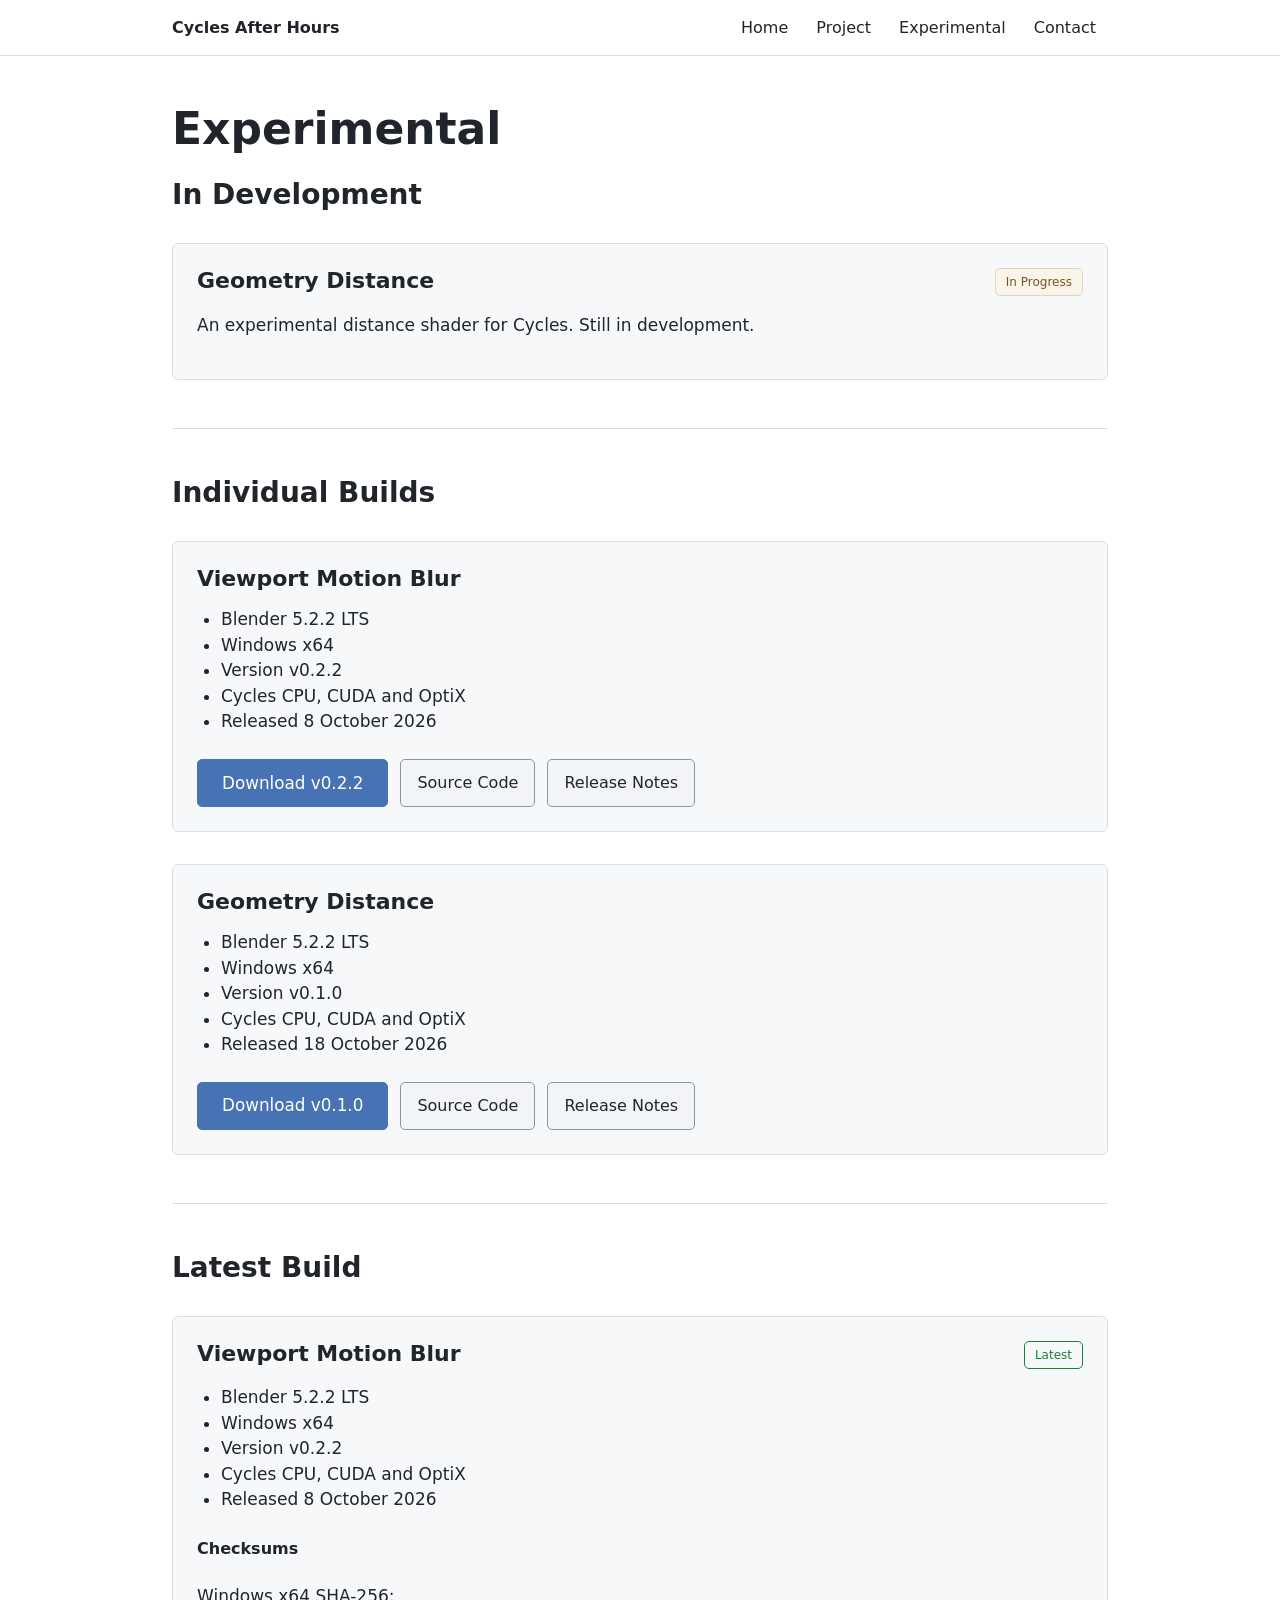
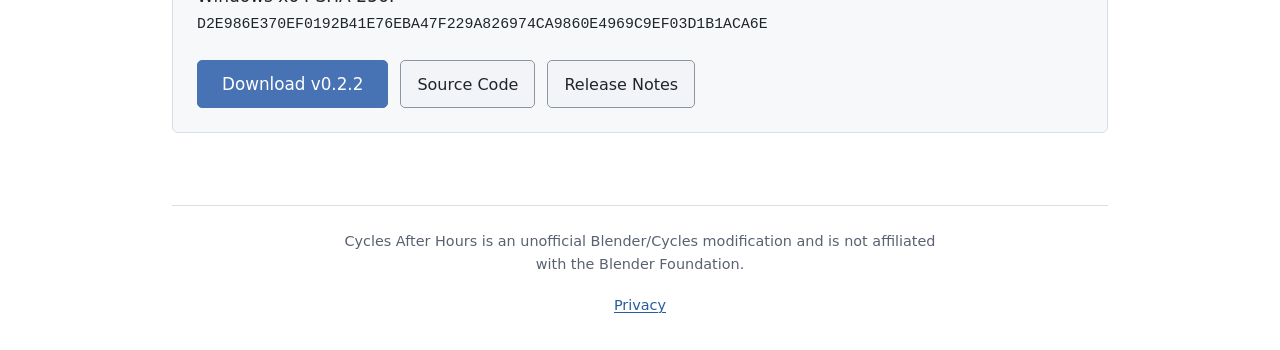
==== experimental.html @ e5123b65 "Remove release status text from project pages" ====
<!doctype html>
<html lang="en">
<head>
  <meta charset="utf-8">
  <meta name="viewport" content="width=device-width, initial-scale=1">
  <title>Experimental - Cycles After Hours</title>
  <meta name="description" content="Download published Cycles After Hours builds and follow upcoming experiments.">
  <link rel="icon" type="image/svg+xml" href="assets/images/favicon.svg">
  <link rel="stylesheet" href="style.css">
</head>
<body>
  <a class="skip-link" href="#main-content">Skip to content</a>
  <nav class="site-nav" aria-label="Main navigation">
    <div class="nav-inner">
      <a class="site-brand" href="index.html">Cycles After Hours</a>
      <div class="site-nav-links">
        <a href="index.html">Home</a>
        <div class="nav-dropdown">
          <button type="button" aria-expanded="false" aria-controls="project-menu">Project</button>
          <div class="dropdown-menu" id="project-menu">
            <a href="project.html">Project Details</a>
            <a data-release-notes href="https://github.com/BramGunst/cycles-after-hours/releases/latest" target="_blank" rel="noopener noreferrer">Release Notes</a>
            <a href="https://github.com/BramGunst/cycles-after-hours" target="_blank" rel="noopener noreferrer">View on GitHub</a>
          </div>
        </div>
        <a href="experimental.html" aria-current="page">Experimental</a>
        <div class="nav-dropdown">
          <button type="button" aria-expanded="false" aria-controls="contact-menu">Contact</button>
          <div class="dropdown-menu" id="contact-menu">
            <a href="mailto:bram.gunst@gmail.com">Email</a>
            <a href="https://www.linkedin.com/in/bram-gunst/" target="_blank" rel="noopener noreferrer">LinkedIn</a>
            <a href="https://www.instagram.com/bramgunst/" target="_blank" rel="noopener noreferrer">Instagram</a>
            <a href="https://www.youtube.com/@bram_gunst" target="_blank" rel="noopener noreferrer">YouTube</a>
          </div>
        </div>
      </div>
    </div>
  </nav>
  <header class="page-header page-header--title-only">
    <h1>Experimental</h1>
  </header>
  <main id="main-content" class="experimental-page">
    <section class="project-details" aria-labelledby="development-heading">
      <h2 id="development-heading">In Development</h2>
      <article class="details-card">
        <div class="release-heading">
          <h3>Geometry Distance</h3>
          <span class="status-badge status-badge--progress">In Progress</span>
        </div>
        <p>An experimental distance shader for Cycles. Still in development.</p>
      </article>
      <div data-prereleases hidden></div>
    </section>
    <section class="project-details" aria-labelledby="feature-builds-heading">
      <h2 id="feature-builds-heading">Individual Builds</h2>
      <div class="feature-builds">
        <div class="feature-builds" data-feature-builds>
          <a href="https://github.com/BramGunst/cycles-after-hours/releases">View individual builds</a>
        </div>
        <article class="details-card" id="geometry-distance-build">
          <div class="release-heading">
            <h3>Geometry Distance</h3>
          </div>
          <ul>
            <li>Blender 5.2.2 LTS</li>
            <li>Windows x64</li>
            <li>Version v0.1.0</li>
            <li>Cycles CPU, CUDA and OptiX</li>
            <li>Released 18 October 2026</li>
          </ul>
          <div class="build-actions">
            <a class="button download-button" href="https://github.com/BramGunst/cycles-after-hours-site/releases/download/individual-geometry-distance-v0.1.0/Cycles-After-Hours_Blender-5.2.2_Geometry-Distance-v0.1.0-Windows-x64.zip">Download v0.1.0</a>
            <a class="button" href="https://github.com/BramGunst/cycles-after-hours-site/releases/download/individual-geometry-distance-v0.1.0/Cycles-After-Hours_Blender-5.2.2_Geometry-Distance-v0.1.0-Source.tar.xz">Source Code</a>
            <a class="button" href="https://github.com/BramGunst/cycles-after-hours-site/releases/tag/individual-geometry-distance-v0.1.0">Release Notes</a>
          </div>
        </article>
      </div>
    </section>
    <section class="project-details" id="available-builds" aria-labelledby="latest-build-heading">
      <h2 id="latest-build-heading">Latest Build</h2>
      <div class="details-card" data-build-card="experimental">
        <a class="button download-button" href="https://github.com/BramGunst/cycles-after-hours/releases/latest">View downloads</a>
      </div>
    </section>
    <noscript><p>JavaScript is disabled. <a href="https://github.com/BramGunst/cycles-after-hours/releases/latest">Open the latest published release</a> for download assets, compatibility details and checksums.</p></noscript>
  </main>
  <footer>
    <p>Cycles After Hours is an unofficial Blender/Cycles modification and is not affiliated with the Blender Foundation.</p>
    <nav aria-label="Footer links">
      <a href="privacy.html">Privacy</a>
    </nav>
  </footer>
  <script src="script.js" defer></script>
  <script src="release-data.js" defer></script>
  <script src="releases.js" defer></script>
</body>
</html>
---- style.css ----
html {
  font-size: clamp(16px, calc(12px + 0.2083333333vw), 20px);
}

:root {
  color-scheme: light;
  --content-width: 61.25rem;
  --prose-width: 66ch;
  --page-gutter: clamp(1rem, 3vw, 1.375rem);
  --nav-gutter: clamp(1rem, 2.2vw, 2rem);
  --nav-width: 72rem;
  --content-inset: max(var(--page-gutter), calc((100% - var(--content-width)) / 2 + var(--page-gutter)));
  --nav-height: 3.5rem;

  --space-1: 0.25rem;
  --space-2: 0.5rem;
  --space-3: 0.75rem;
  --space-4: 1rem;
  --space-5: 1.5rem;
  --space-6: 2rem;
  --space-7: 3rem;
  --space-8: 4rem;
  --space-9: 6rem;

  /* Light website surfaces with restrained Blender-inspired accents. */
  --ui-bg: #ffffff;
  --ui-editor: #f7f8fa;
  --ui-panel: #edf1f5;
  --ui-header: #ffffff;
  --ui-control: #f2f4f7;
  --ui-control-hover: #e6ebf2;
  --ui-menu: #ffffff;
  --ui-border: #d9dee5;
  --ui-border-strong: #8b95a3;
  --ui-text: #20252c;
  --ui-text-muted: #596270;
  --ui-blue: #4772b3;
  --ui-link: #285d9c;
  --ui-orange: #ffaf23;
  --axis-x: #ff3352;
  --axis-y: #8bdc00;
  --axis-z: #2890ff;
  --text-color: var(--ui-text);
  --muted-color: var(--ui-text-muted);
  --border-color: var(--ui-border);
}

/* Base and typography */
* {
  box-sizing: border-box;
}

body {
  display: flex;
  flex-direction: column;
  min-height: 100vh;
  margin: 0;
  color: var(--text-color);
  background: var(--ui-bg);
  font-family: system-ui, sans-serif;
  font-size: 1.0625rem;
  line-height: 1.55;
}

header,
main {
  margin-bottom: var(--space-5);
}

main {
  flex: 1;
}

h1,
h2,
h3 {
  margin: 0 0 var(--space-3);
  line-height: 1.15;
  text-wrap: pretty;
  overflow-wrap: anywhere;
}

h1 {
  font-size: clamp(2rem, 5vw, 4rem);
}

h2 {
  font-size: clamp(1.375rem, 2.4vw, 1.75rem);
}

p {
  max-width: var(--prose-width);
  margin: 0 0 var(--space-4);
}

ul,
ol {
  margin: 0 0 var(--space-4);
  padding-left: var(--space-5);
  line-height: 1.5;
}

a {
  color: inherit;
  text-decoration-thickness: 0.08em;
  text-underline-offset: 0.15em;
}

a:focus-visible,
button:focus-visible {
  outline: 2px solid var(--ui-link);
  outline-offset: 3px;
}

button {
  color: inherit;
  font: inherit;
}

/* Page layout */
main,
footer {
  width: 100%;
  max-width: var(--content-width);
  margin-right: auto;
  margin-left: auto;
  padding-right: var(--page-gutter);
  padding-left: var(--page-gutter);
}

.page-header {
  position: relative;
  width: 100%;
  margin: 0 0 var(--space-6);
  padding: calc(var(--nav-height) + var(--space-4)) var(--content-inset) 0;
  text-align: left;
}

.page-header h1,
.page-header > p {
  text-align: left;
}

.page-header h1 {
  margin-bottom: var(--space-2);
  font-size: clamp(2rem, 4vw, 2.75rem);
  line-height: 1.15;
}

.page-header > p {
  margin-bottom: 0;
}

.page-header.page-header--title-only {
  padding-top: calc(var(--nav-height) + var(--space-7));
  margin-bottom: 0;
}

.page-header--title-only h1 {
  margin-bottom: 0;
}

.page-header--title-only + main {
  padding-top: var(--space-5);
}

footer {
  margin-top: auto;
  margin-bottom: 0;
  padding-top: var(--space-5);
  padding-bottom: var(--space-5);
  text-align: center;
  font-size: 0.9rem;
}

footer p {
  margin: 0 auto var(--space-2);
}

footer nav {
  display: flex;
  justify-content: center;
}

footer nav a {
  display: inline-flex;
  align-items: center;
  min-height: 2.75rem;
  padding-inline: var(--space-3);
}

/* Shared navigation: page headers never override these dimensions. */
.site-nav {
  position: fixed;
  inset: 0 0 auto;
  z-index: 10;
  height: var(--nav-height);
  background: var(--ui-header);
  color: var(--ui-text);
  box-shadow: inset 0 -1px var(--ui-border);
  font-family: system-ui, sans-serif;
  font-size: 1rem;
  font-weight: 400;
  line-height: 1.2;
  transform: translate3d(0, 0, 0);
  transition: transform 300ms cubic-bezier(0.22, 1, 0.36, 1);
}
.nav-inner {
  display: flex;
  align-items: stretch;
  justify-content: space-between;
  width: 100%;
  max-width: var(--content-width);
  height: 100%;
  margin-inline: auto;
  padding-inline: var(--page-gutter);
}
.site-nav.nav-hidden { transform: translate3d(0, calc(-100% - 2px), 0); }
.site-nav a, .site-nav button { color: inherit; font-family: inherit; font-size: 1rem; font-weight: 400; line-height: 1.2; text-decoration: none; }
.site-brand, .site-nav-links > a, .site-nav button {
  display: inline-flex;
  align-items: center;
  justify-content: center;
  height: 100%;
  min-height: 2.75rem;
  padding: 0 0.75rem;
}
.site-nav .site-brand { font-weight: 600; white-space: nowrap; padding-left: 0; }
.site-nav-links { display: flex; align-items: stretch; gap: 0.25rem; }
.site-nav button { border: 0; background: transparent; cursor: pointer; }
.nav-dropdown { position: relative; height: 100%; }
.site-nav-links > a:hover, .nav-dropdown.is-open > button { background: var(--ui-panel); }
.dropdown-menu {
  position: absolute;
  top: 100%;
  right: 0;
  z-index: 2;
  display: none;
  width: 12.25rem;
  max-width: calc(100vw - 2rem);
  border: 1px solid var(--ui-border);
  border-top: 0;
  border-radius: 0 0 0.3125rem 0.3125rem;
  background: var(--ui-menu);
  box-shadow: 0 8px 18px #20252c1a;
}
.dropdown-menu a {
  display: flex;
  align-items: center;
  justify-content: center;
  min-height: 2.75rem;
  padding: 0.625rem 1rem;
  text-align: center;
  overflow-wrap: anywhere;
}
.dropdown-menu a:hover, .dropdown-menu a:focus-visible { background: var(--ui-blue); color: #fff; }
.nav-dropdown.is-open .dropdown-menu { display: block; }
.skip-link { position: fixed; top: -6.25rem; left: 1rem; z-index: 20; padding: 0.75rem; background: var(--ui-menu); }
.skip-link:focus { top: 0.5rem; }

/* Hero */
.hero {
  position: relative;
  display: flex;
  flex-direction: column;
  align-items: center;
  justify-content: center;
  gap: var(--space-4);
  width: 100%;
  min-height: 29rem;
  height: min(50vw, 34rem);
  margin: 0 0 var(--space-5);
  padding: calc(var(--nav-height) + var(--space-8)) var(--page-gutter) var(--space-8);
  color: #fff;
  text-align: center;
  background:
    linear-gradient(rgba(0, 0, 0, 0.4), rgba(0, 0, 0, 0.4)),
    url("assets/images/header_image.jpg") center / cover no-repeat;
}

.hero h1 {
  max-width: 100%;
  margin: 0;
  font-size: clamp(2rem, 5.5vw, 4rem);
  line-height: 1.1;
  overflow-wrap: anywhere;
}

.hero .hero-slogan {
  max-width: min(100%, 66ch);
  margin: 0;
  font-size: clamp(1rem, 2.2vw, 1.5rem);
  line-height: 1.35;
}

.hero .hero-meta {
  margin: 0;
  font-size: 0.875rem;
  line-height: 1.35;
}

.hero .button, .button.download-button { color: #fff; border-color: var(--ui-blue); background: var(--ui-blue); }

/* Sections and content rhythm */
.feature-intro,
.demo-section,
.transform-preview,
.supported-features,
.getting-started,
.good-to-know,
.documentation-links,
.issue-help {
  margin-bottom: var(--space-7);
}

.feature-intro p,
.demo-section p,
.transform-preview p,
.supported-features p,
.getting-started p,
.good-to-know p,
.documentation-links p,
.issue-help p,
.details-card p,
main > p {
  max-width: var(--prose-width);
}

.feature-intro > h2 {
  margin-bottom: var(--space-5);
}

.feature-emphasis {
  font-weight: 500;
}

.getting-started ol {
  display: grid;
  grid-template-columns: repeat(2, minmax(0, 1fr));
  gap: var(--space-4) var(--space-6);
  padding-left: var(--space-5);
}

.getting-started li {
  padding-left: var(--space-1);
}

.setup-download {
  color: inherit;
  text-decoration: underline;
}

.motion-steps-demo {
  margin-top: var(--space-6);
}

.motion-steps-demo h3 {
  margin-bottom: var(--space-2);
  font-size: 1.125rem;
}

.demo-video-wrapper {
  width: 100%;
  aspect-ratio: 16 / 9;
  margin-top: var(--space-5);
  overflow: hidden;
  border-radius: 0.3125rem;
  background: #181818;
  box-shadow: 0 0 0 1px var(--ui-border), 0 2px 8px #20252c08;
}

.demo-video {
  display: block;
  width: 100%;
  height: 100%;
  object-fit: contain;
}

.media-placeholder-doc {
  max-width: 45rem;
}

.toggle-screenshot {
  display: block;
  width: 100%;
  height: auto;
  margin-top: var(--space-5);
}

.documentation-list {
  margin: 0;
  padding: 0;
  list-style: none;
}

.documentation-list li {
  display: grid;
  grid-template-columns: minmax(8.125rem, 0.35fr) minmax(0, 1fr);
  align-items: center;
  gap: var(--space-2) var(--space-5);
  padding-block: var(--space-2);
  border-bottom: 1px solid var(--border-color);
}

.documentation-list li:first-child {
  border-top: 1px solid var(--border-color);
}

.documentation-list a {
  display: flex;
  align-items: center;
  min-height: 2.75rem;
  font-weight: 600;
}

.documentation-list span {
  max-width: var(--prose-width);
  font-size: 0.95rem;
  line-height: 1.45;
}

/* Project details and shared controls */
.project-details {
  display: grid;
  grid-template-columns: minmax(0, 1fr);
  gap: var(--space-6);
  margin-bottom: var(--space-7);
}

.details-card {
  padding: 0;
}

.details-card h2 {
  margin-top: 0;
}

.details-card p {
  overflow-wrap: anywhere;
}

.project-links {
  display: grid;
  gap: var(--space-3);
}

.project-links a {
  font-weight: 600;
}

.build-actions {
  display: flex;
  flex-wrap: wrap;
  gap: var(--space-3);
  margin-top: var(--space-5);
}

.button {
  display: inline-flex;
  align-items: center;
  justify-content: center;
  min-height: 2.75rem;
  padding: var(--space-2) var(--space-4);
  border: 1px solid var(--ui-border-strong);
  border-radius: 0.3125rem;
  background: var(--ui-control);
  cursor: pointer;
  color: inherit;
  font-size: 1rem;
  line-height: 1.2;
  text-align: center;
  text-decoration: none;
}

.button.download-button {
  min-height: 3rem;
  padding-inline: var(--space-5);
  font-size: 1.05rem;
}

.button.github-button {
  gap: var(--space-2);
}

.github-button svg {
  display: block;
  flex: 0 0 auto;
  width: 1.125rem;
  height: 1.125rem;
  fill: currentColor;
}

/* Light surfaces, understated media frames and shared controls */
a { color: var(--ui-link); }
.button { color: var(--ui-text); }
.button:hover { background: var(--ui-control-hover); border-color: var(--ui-link); }
.hero .button:hover, .download-button:hover { background: #365e99; }
.button:active { box-shadow: inset 0 2px 5px #0006; }
main { padding-top: var(--space-6); }
main, section[id] { scroll-margin-top: calc(var(--nav-height) + 1rem); }
main > section { margin-bottom: var(--space-8); }
.feature-intro { padding-bottom: var(--space-6); border-bottom: 1px solid var(--ui-border); }
.feature-emphasis { border-left: 3px solid var(--ui-orange); padding-left: var(--space-4); line-height: 1.8; }
.supported-features ul { display: grid; grid-template-columns: repeat(3, minmax(0, 1fr)); gap: 1px; padding: 1px; list-style: none; background: var(--ui-border); border: 1px solid var(--ui-border); border-radius: 0.3125rem; overflow: hidden; }
.supported-features li { padding: 0.875rem 1rem; background: var(--ui-editor); }
.details-card, .source-details, .issue-help { padding: var(--space-5); border: 1px solid var(--ui-border); border-radius: 0.375rem; background: var(--ui-editor); }
.details-card h2, .source-details h2, .issue-help h2 { margin: 0 0 var(--space-4); font-size: 1.375rem; }
.details-card h3, .details-card h4 { margin-top: 1.5rem; font-size: 1rem; }
code { font-size: 0.875em; overflow-wrap: anywhere; }
.toggle-screenshot { border: 1px solid var(--ui-border); border-radius: 0.375rem; }
.hero-meta { padding: 0.375rem 0.75rem; border: 1px solid #ffffff40; border-radius: 4px; background: #ffffff12; color: #fff; }
.axis-gizmo { position: absolute; right: 1.5rem; top: calc(var(--nav-height) + 1.25rem); width: 5.5rem; height: 5.5rem; pointer-events: none; transform-origin: center; transform-style: preserve-3d; }
.axis-gizmo path { fill: none; stroke-width: 3; }
.axis-gizmo circle { stroke-width: 0; }
.axis-x { stroke: var(--axis-x); fill: var(--axis-x); }
.axis-y { stroke: var(--axis-y); fill: var(--axis-y); }
.axis-z { stroke: var(--axis-z); fill: var(--axis-z); }
.axis-gizmo .axis-negative { stroke-width: 1.5; stroke-opacity: 0.7; fill-opacity: 0.12; }
.axis-gizmo text { fill: #181818; font: 700 12px system-ui, sans-serif; text-anchor: middle; }
footer {
  position: relative;
  border-top: 1px solid transparent;
  color: var(--ui-text-muted);
}

footer::before {
  content: "";
  position: absolute;
  top: -1px;
  inset-inline: var(--page-gutter);
  border-top: 1px solid var(--ui-border);
}
@media (max-width: 45rem) {
  .hero { height: auto; min-height: 0; padding: calc(var(--nav-height) + var(--space-7)) var(--page-gutter) 4rem; }
  .hero h1 { font-size: clamp(2rem, 9vw, 3rem); }
  .hero .hero-slogan { font-size: clamp(1rem, 4.5vw, 1.25rem); }
  .getting-started ol { grid-template-columns: 1fr; }
  .documentation-list li { grid-template-columns: 1fr; gap: 0; }
  .documentation-list span { padding-bottom: var(--space-2); }
  .supported-features ul { grid-template-columns: repeat(2, minmax(0, 1fr)); }
  .supported-features li:last-child { grid-column: 1 / -1; }
  .axis-gizmo { width: 3.625rem; height: 3.625rem; top: auto; bottom: 0.75rem; left: 1rem; }
  main > section { margin-bottom: var(--space-7); }
}
@media (max-width: 37.5rem) {
  :root { --nav-height: 3.5rem; }
  .nav-inner { flex-direction: column; align-items: center; padding-block: 0; }
  .site-nav .site-brand { display: none; }
  .site-nav-links { height: 3.5rem; gap: 0.25rem; }
  .site-nav-links > a, .site-nav button { padding-inline: 1rem; }
  .dropdown-menu { right: 0; width: 11.25rem; }
  .nav-dropdown:first-of-type .dropdown-menu { right: 50%; transform: translateX(50%); }
  .page-header { padding-top: calc(var(--nav-height) + var(--space-6)); }
  .build-actions { flex-direction: column; align-items: stretch; }
}
@media (max-width: 22.5rem) {
  .supported-features ul { grid-template-columns: 1fr; }
  .axis-gizmo { display: none; }
}
@media (prefers-reduced-motion: reduce) {
  .site-nav { transition: transform 80ms linear; }
}

/* Release status and headings within the existing Project Details cards. */
.release-heading { display: flex; align-items: flex-start; justify-content: space-between; flex-wrap: wrap; gap: var(--space-3); margin-bottom: var(--space-4); }
.release-heading h2, .details-card .release-heading h3 { margin: 0; }
.details-card .release-heading h3 { font-size: 1.375rem; }
.experimental-page > section + section { border-top: 1px solid var(--ui-border); padding-top: var(--space-7); }
.feature-builds { display: grid; gap: var(--space-6); }
.experimental-page > section > h2 { margin: 0; }
.status-badge { display: inline-flex; flex: 0 0 auto; padding: 0.25rem 0.625rem; border: 1px solid var(--ui-border); border-radius: 0.3125rem; background: var(--ui-control); color: var(--muted-color); font-size: 0.75rem; white-space: nowrap; }
/* GitHub Primer's light-theme success green. */
.status-badge--latest { color: #1a7f37; border-color: currentColor; background: transparent; }
.status-badge--progress { color: #77551e; border-color: #e4d5b8; background: #faf5eb; }
.status-badge--experimental { color: #66518d; border-color: #dcd1ec; background: #f4f0fa; }
.release-sync-note { margin: 0; max-width: none; color: var(--muted-color); font-size: 0.8125rem; }
.project-details > .release-sync-note { margin-top: calc(-1 * var(--space-4)); }
.prerelease-card + .prerelease-card { margin-top: var(--space-6); }
@media (max-width: 37.5rem) {
  .site-nav-links { width: 100%; justify-content: center; gap: 0; }
  .site-nav-links > a, .site-nav button { padding-inline: clamp(0.5rem, 2.3vw, 1rem); }
}
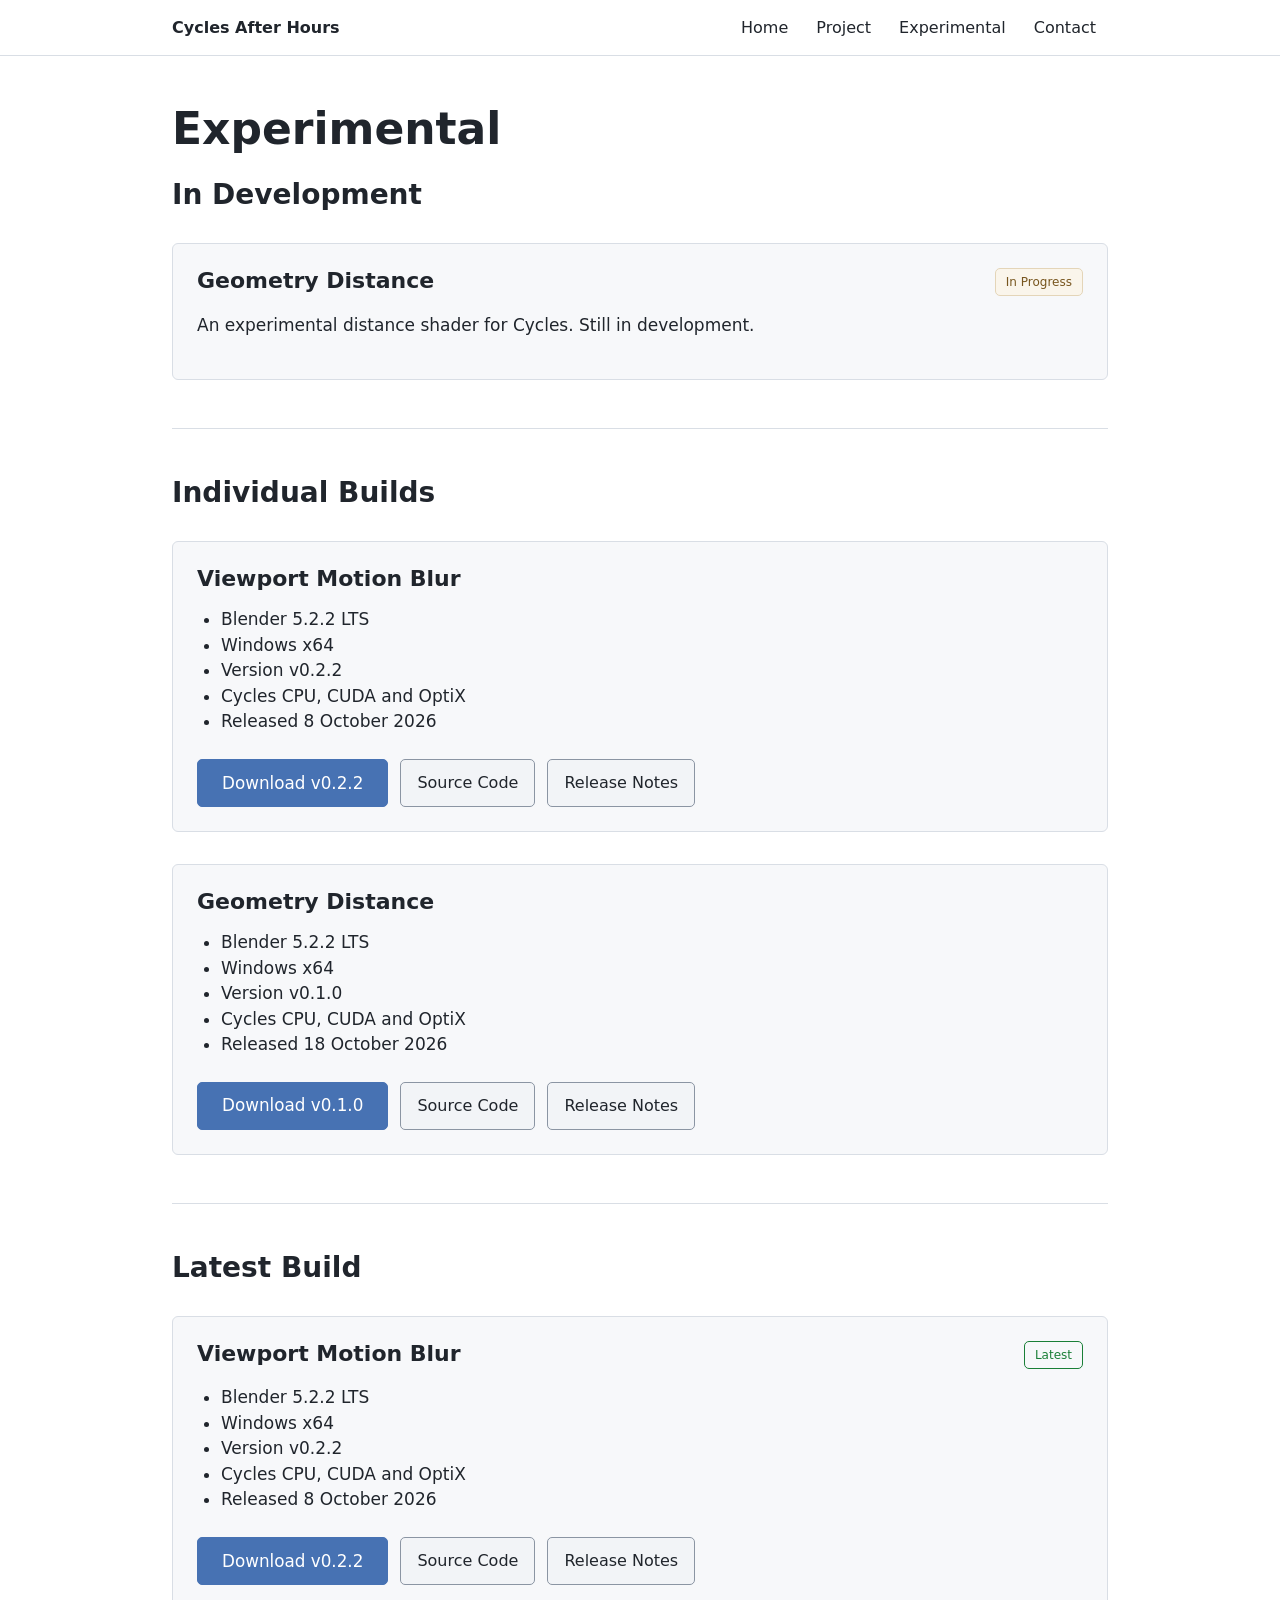
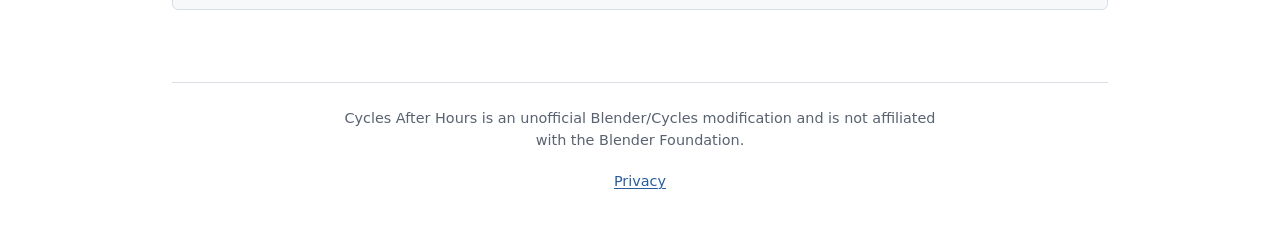
==== commit 1da759de: "Add total build downloads counter" ====
--- a/experimental.html
+++ b/experimental.html
@@ -36,8 +36,14 @@
       </div>
     </div>
   </nav>
-  <header class="page-header page-header--title-only">
+  <header class="page-header page-header--title-only page-header--downloads">
     <h1>Experimental</h1>
+    <p class="download-counter" data-download-counter hidden>
+      <span data-download-total></span>
+      <!-- GitHub Octicons download-16 (MIT); license: assets/licenses/octicons.txt -->
+      <svg class="download-counter-icon" aria-hidden="true" focusable="false" fill="currentColor" xmlns="http://www.w3.org/2000/svg" width="16" height="16" viewBox="0 0 16 16"><path d="M2.75 14A1.75 1.75 0 0 1 1 12.25v-2.5a.75.75 0 0 1 1.5 0v2.5c0 .138.112.25.25.25h10.5a.25.25 0 0 0 .25-.25v-2.5a.75.75 0 0 1 1.5 0v2.5A1.75 1.75 0 0 1 13.25 14Z"/><path d="M7.25 7.689V2a.75.75 0 0 1 1.5 0v5.689l1.97-1.969a.749.749 0 1 1 1.06 1.06l-3.25 3.25a.749.749 0 0 1-1.06 0L4.22 6.78a.749.749 0 1 1 1.06-1.06l1.97 1.969Z"/></svg>
+      <span class="download-counter-label">Total downloads</span>
+    </p>
   </header>
   <main id="main-content" class="experimental-page">
     <section class="project-details" aria-labelledby="development-heading">
@@ -93,5 +99,6 @@
   <script src="script.js" defer></script>
   <script src="release-data.js" defer></script>
   <script src="releases.js" defer></script>
+  <script src="download-counter.js" defer></script>
 </body>
 </html>
--- a/style.css
+++ b/style.css
@@ -580,3 +580,24 @@
   .site-nav-links { width: 100%; justify-content: center; gap: 0; }
   .site-nav-links > a, .site-nav button { padding-inline: clamp(0.5rem, 2.3vw, 1rem); }
 }
+
+/* Informational download total below the Experimental title. */
+.download-counter {
+  display: flex;
+  align-items: baseline;
+  gap: var(--space-2);
+  margin-top: var(--space-4);
+  font-size: 1rem;
+  font-variant-numeric: tabular-nums;
+  white-space: nowrap;
+}
+.download-counter[hidden] { display: none; }
+.download-counter-icon {
+  align-self: center;
+  flex: none;
+  width: 1rem;
+  height: 1rem;
+  color: var(--muted-color);
+}
+.download-counter-label { color: var(--muted-color); font-size: 0.875rem; }
+.page-header--downloads:has(.download-counter:not([hidden])) + main { padding-top: var(--space-7); }
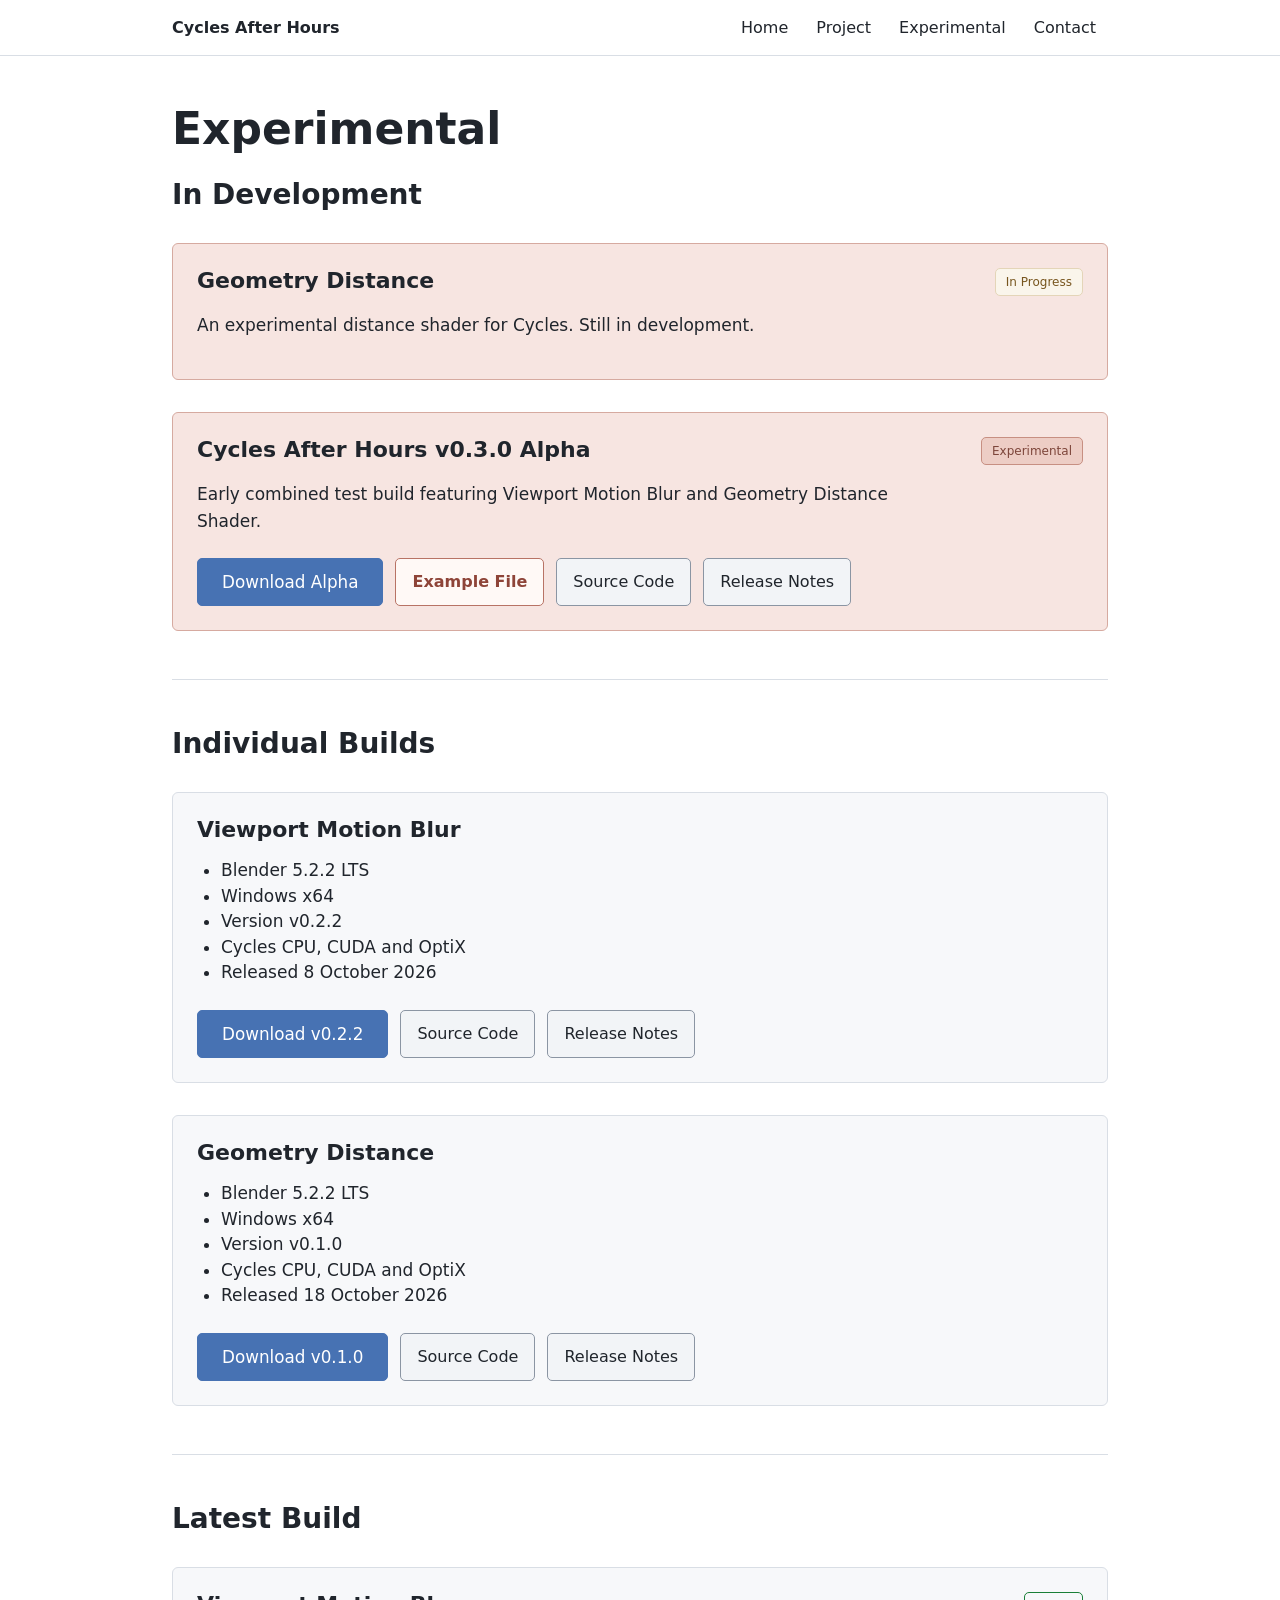
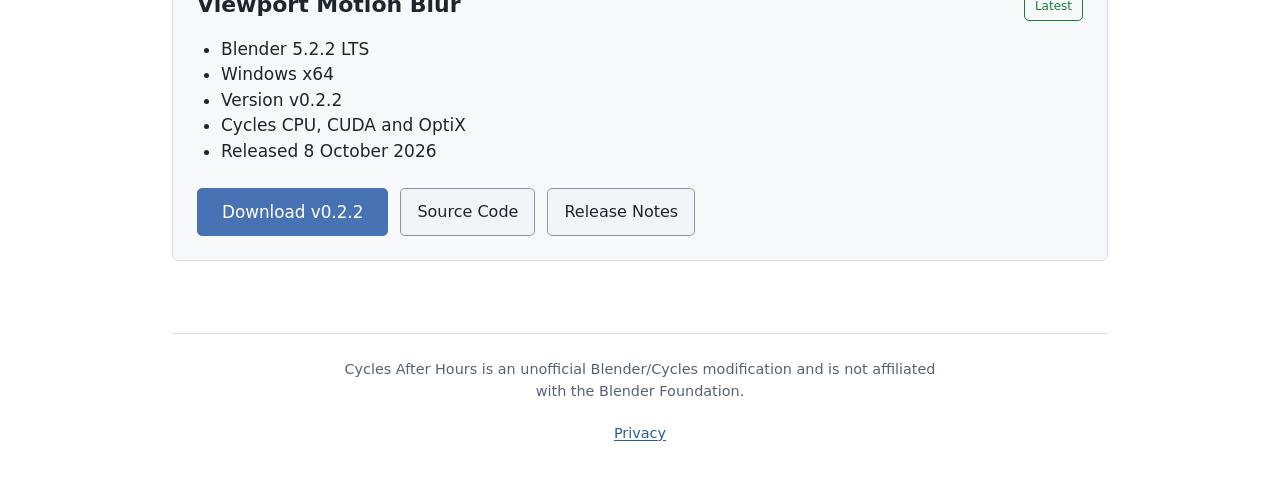
==== commit d5b3f9b8: "Add experimental alpha build downloads" ====
--- a/experimental.html
+++ b/experimental.html
@@ -6,7 +6,7 @@
   <title>Experimental - Cycles After Hours</title>
   <meta name="description" content="Download published Cycles After Hours builds and follow upcoming experiments.">
   <link rel="icon" type="image/svg+xml" href="assets/images/favicon.svg">
-  <link rel="stylesheet" href="style.css">
+  <link rel="stylesheet" href="style.css?v=alpha-030-review-3">
 </head>
 <body>
   <a class="skip-link" href="#main-content">Skip to content</a>
@@ -48,12 +48,25 @@
   <main id="main-content" class="experimental-page">
     <section class="project-details" aria-labelledby="development-heading">
       <h2 id="development-heading">In Development</h2>
-      <article class="details-card">
+      <article class="details-card development-card">
         <div class="release-heading">
           <h3>Geometry Distance</h3>
           <span class="status-badge status-badge--progress">In Progress</span>
         </div>
         <p>An experimental distance shader for Cycles. Still in development.</p>
+      </article>
+      <article class="details-card development-card" id="alpha-build">
+        <div class="release-heading">
+          <h3>Cycles After Hours v0.3.0 Alpha</h3>
+          <span class="status-badge status-badge--alpha">Experimental</span>
+        </div>
+        <p>Early combined test build featuring Viewport Motion Blur and Geometry Distance Shader.</p>
+        <div class="build-actions">
+          <a class="button download-button" href="https://github.com/BramGunst/cycles-after-hours-site/releases/download/combined-v0.3.0-alpha.1/Cycles-After-Hours_Blender-5.2.2_v0.3.0-alpha.1-Windows-x64.zip">Download Alpha</a>
+          <a class="button example-button" href="https://github.com/BramGunst/cycles-after-hours-site/releases/download/combined-v0.3.0-alpha.1/Cycles_After_Hours_Geometry_Distance_Example_File_v001.blend">Example File</a>
+          <a class="button" href="https://github.com/BramGunst/cycles-after-hours-site/releases/download/combined-v0.3.0-alpha.1/Cycles-After-Hours_Blender-5.2.2_v0.3.0-alpha.1-Source.tar.xz">Source Code</a>
+          <a class="button" href="https://github.com/BramGunst/cycles-after-hours-site/releases/tag/combined-v0.3.0-alpha.1">Release Notes</a>
+        </div>
       </article>
       <div data-prereleases hidden></div>
     </section>
--- a/style.css
+++ b/style.css
@@ -583,21 +583,23 @@
 
 /* Informational download total below the Experimental title. */
 .download-counter {
-  display: flex;
-  align-items: baseline;
-  gap: var(--space-2);
   margin-top: var(--space-4);
-  font-size: 1rem;
+  color: var(--muted-color);
+  font-size: 0.875rem;
   font-variant-numeric: tabular-nums;
   white-space: nowrap;
 }
 .download-counter[hidden] { display: none; }
 .download-counter-icon {
-  align-self: center;
-  flex: none;
   width: 1rem;
   height: 1rem;
-  color: var(--muted-color);
-}
-.download-counter-label { color: var(--muted-color); font-size: 0.875rem; }
+  margin-inline: var(--space-1);
+  vertical-align: text-bottom;
+}
 .page-header--downloads:has(.download-counter:not([hidden])) + main { padding-top: var(--space-7); }
+
+/* Muted warm surfaces for the two In Development cards. */
+.experimental-page .development-card { background: #f7e5e1; border-color: #d6aaa0; }
+.status-badge--alpha { color: #7d453a; border-color: #c78f82; background: #edcdc5; }
+.button.example-button { min-height: 3rem; border-color: #b87365; background: #fff9f6; color: #8e4438; font-weight: 600; }
+.button.example-button:hover { border-color: #9b5648; background: #f4d7cf; color: #783a30; }
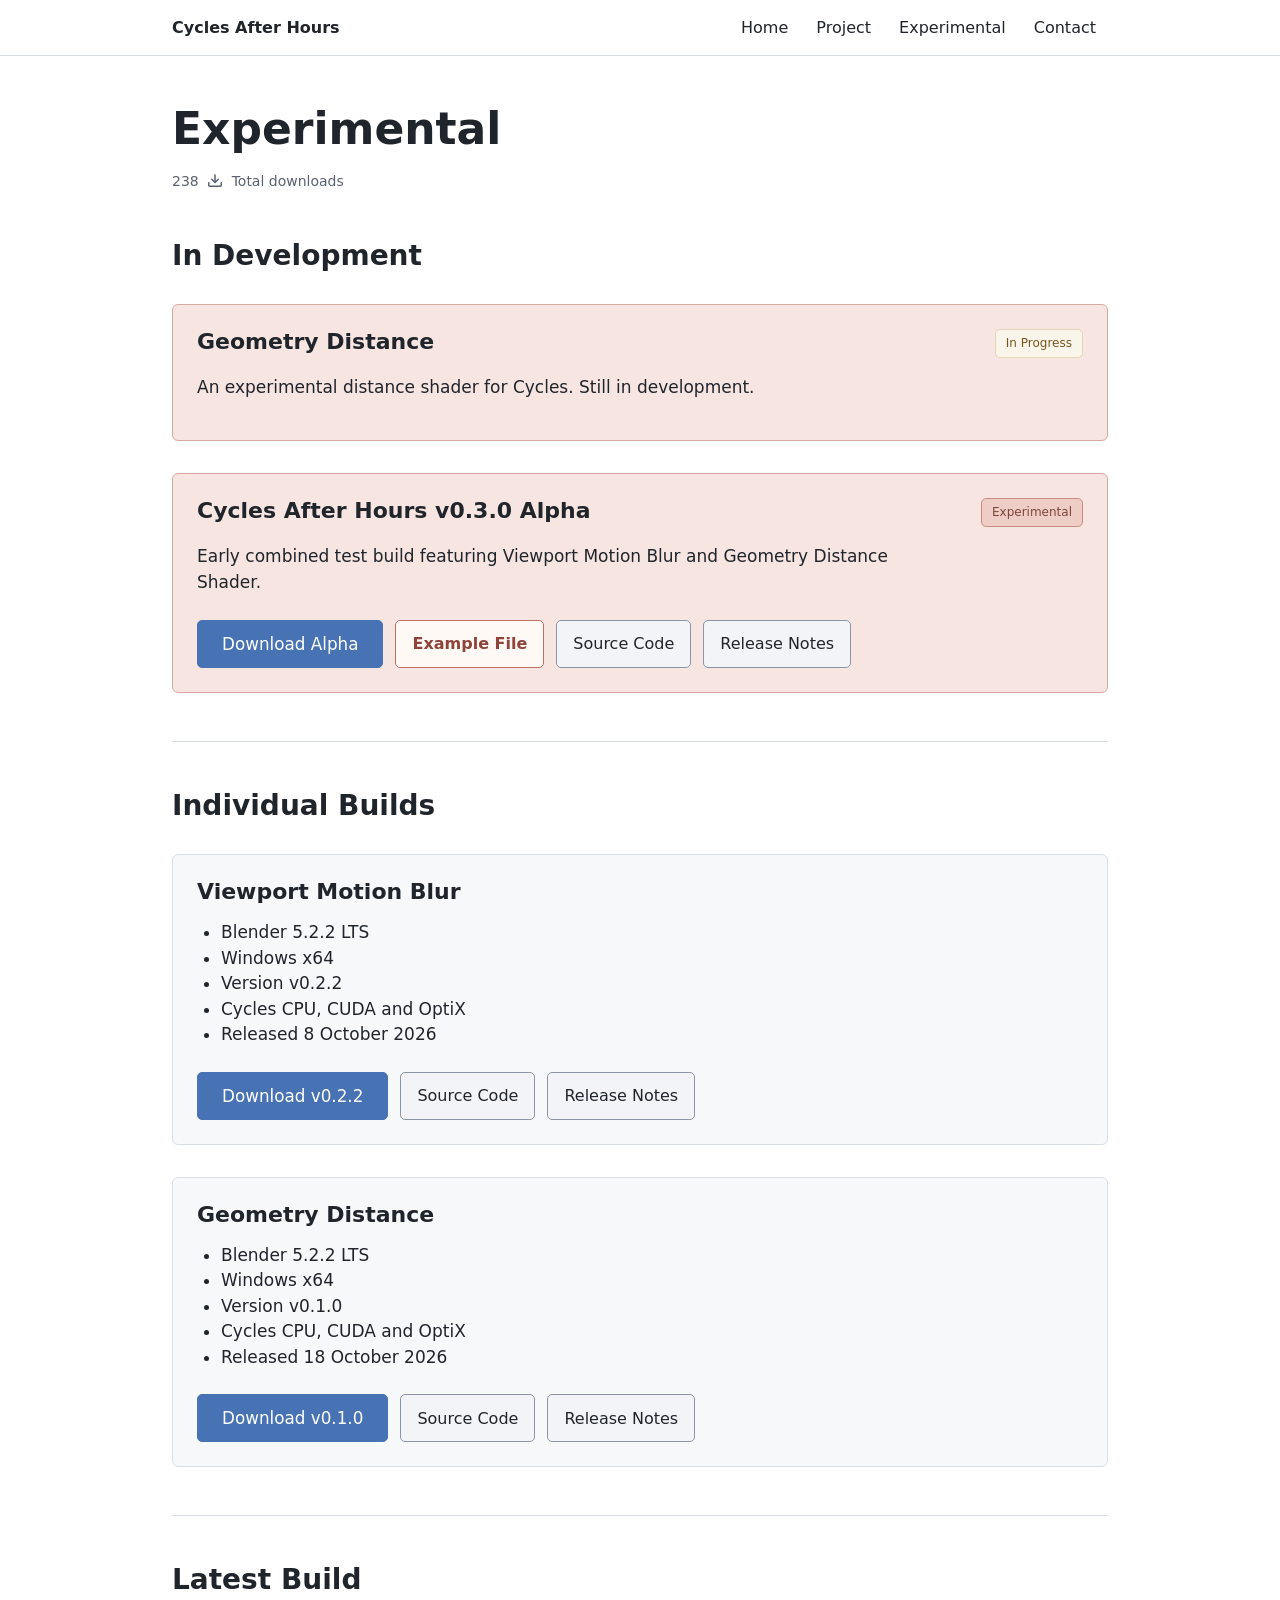
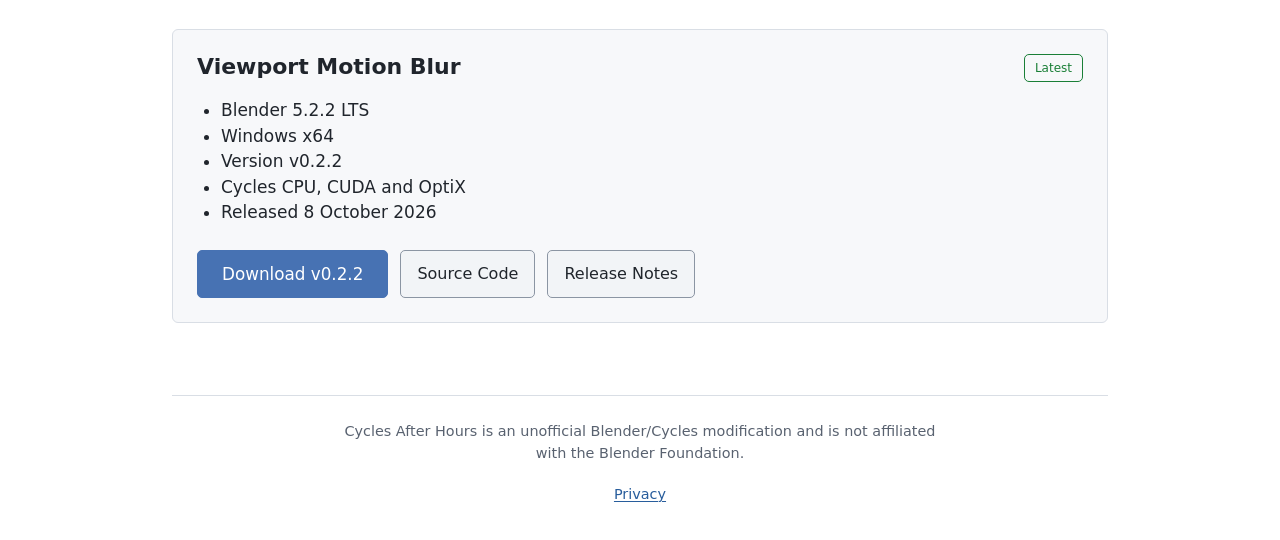
==== commit 9f480941: "Show complete build-download totals without loading shifts" ====
--- a/experimental.html
+++ b/experimental.html
@@ -6,7 +6,7 @@
   <title>Experimental - Cycles After Hours</title>
   <meta name="description" content="Download published Cycles After Hours builds and follow upcoming experiments.">
   <link rel="icon" type="image/svg+xml" href="assets/images/favicon.svg">
-  <link rel="stylesheet" href="style.css?v=alpha-030-review-3">
+  <link rel="stylesheet" href="style.css?v=stable-downloads-1">
 </head>
 <body>
   <a class="skip-link" href="#main-content">Skip to content</a>
@@ -112,6 +112,7 @@
   <script src="script.js" defer></script>
   <script src="release-data.js" defer></script>
   <script src="releases.js" defer></script>
-  <script src="download-counter.js" defer></script>
+  <script src="download-data.js?v=all-builds-2" defer></script>
+  <script src="download-counter.js?v=all-builds-2" defer></script>
 </body>
 </html>
--- a/style.css
+++ b/style.css
@@ -583,20 +583,21 @@
 
 /* Informational download total below the Experimental title. */
 .download-counter {
+  min-height: 1.55em;
   margin-top: var(--space-4);
   color: var(--muted-color);
   font-size: 0.875rem;
   font-variant-numeric: tabular-nums;
   white-space: nowrap;
 }
-.download-counter[hidden] { display: none; }
+.download-counter[hidden] { display: block; visibility: hidden; }
 .download-counter-icon {
   width: 1rem;
   height: 1rem;
   margin-inline: var(--space-1);
   vertical-align: text-bottom;
 }
-.page-header--downloads:has(.download-counter:not([hidden])) + main { padding-top: var(--space-7); }
+.page-header--downloads + main { padding-top: var(--space-7); }
 
 /* Muted warm surfaces for the two In Development cards. */
 .experimental-page .development-card { background: #f7e5e1; border-color: #d6aaa0; }
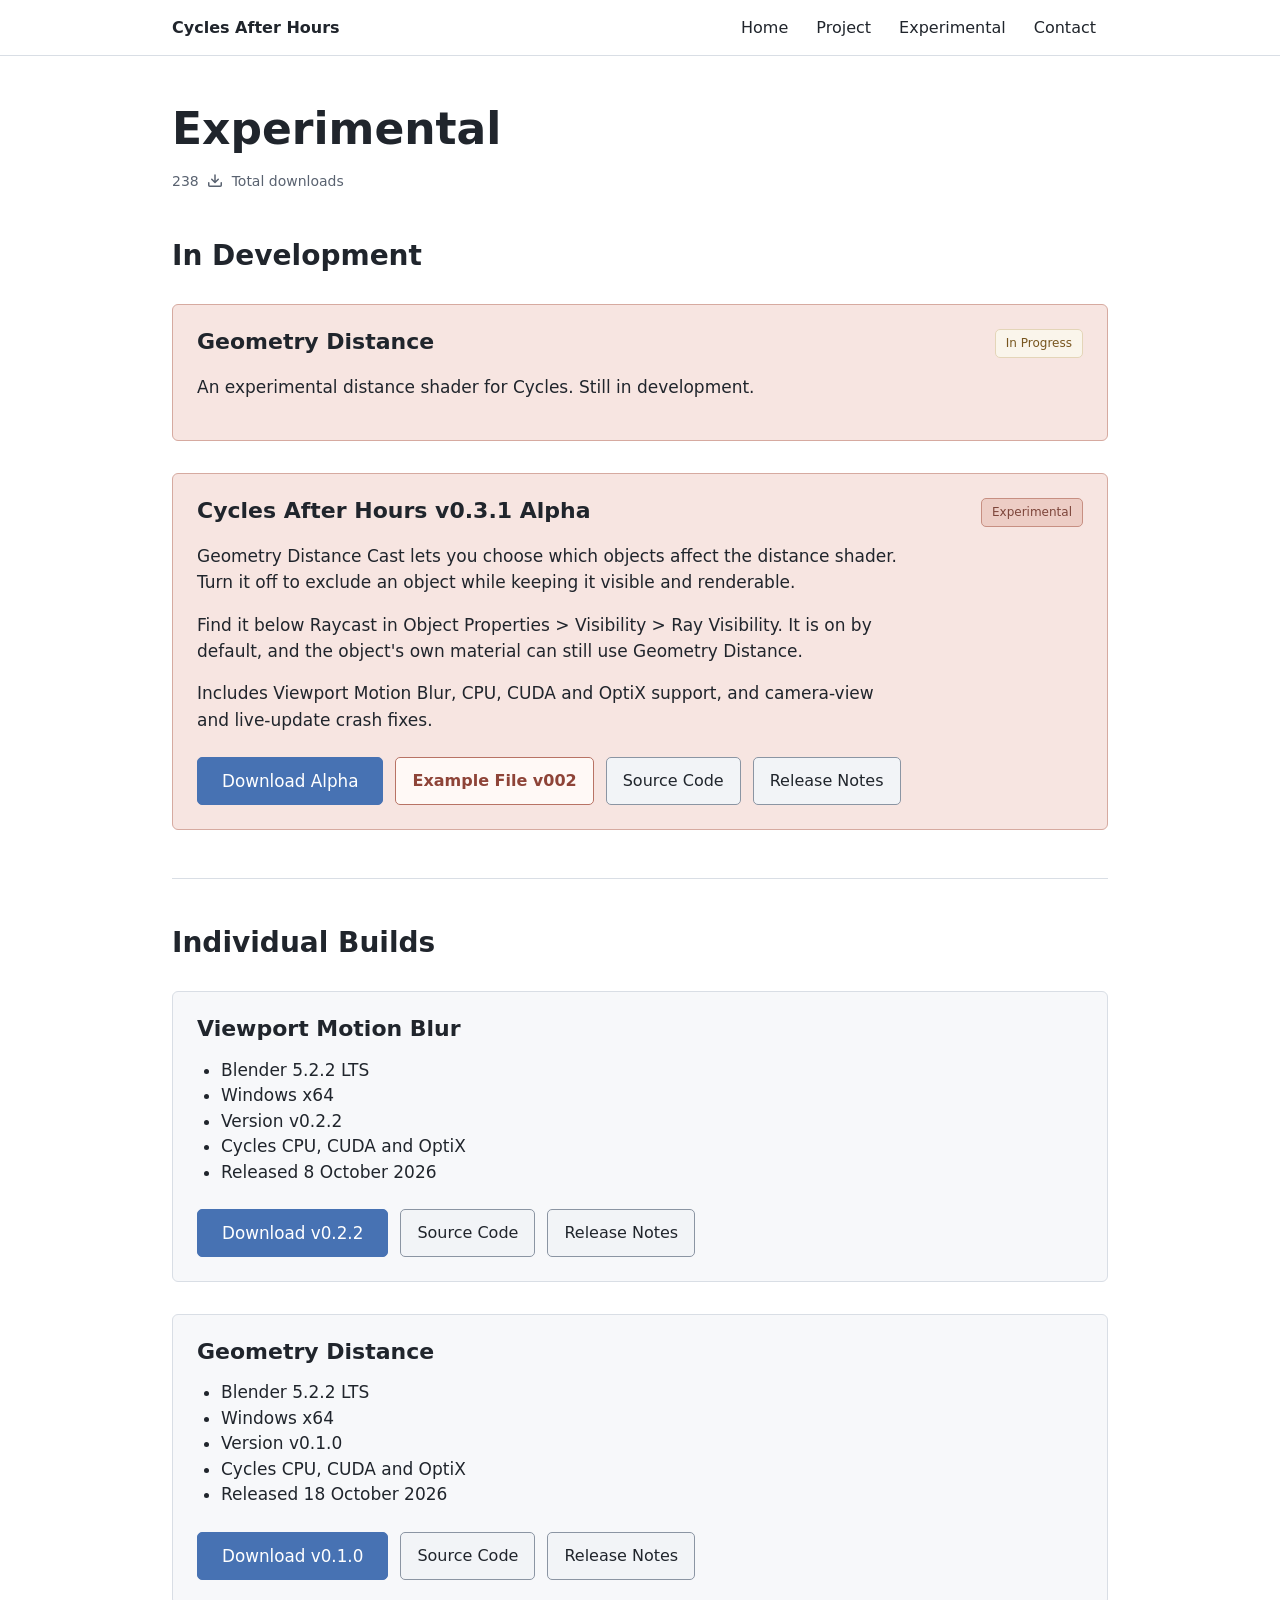
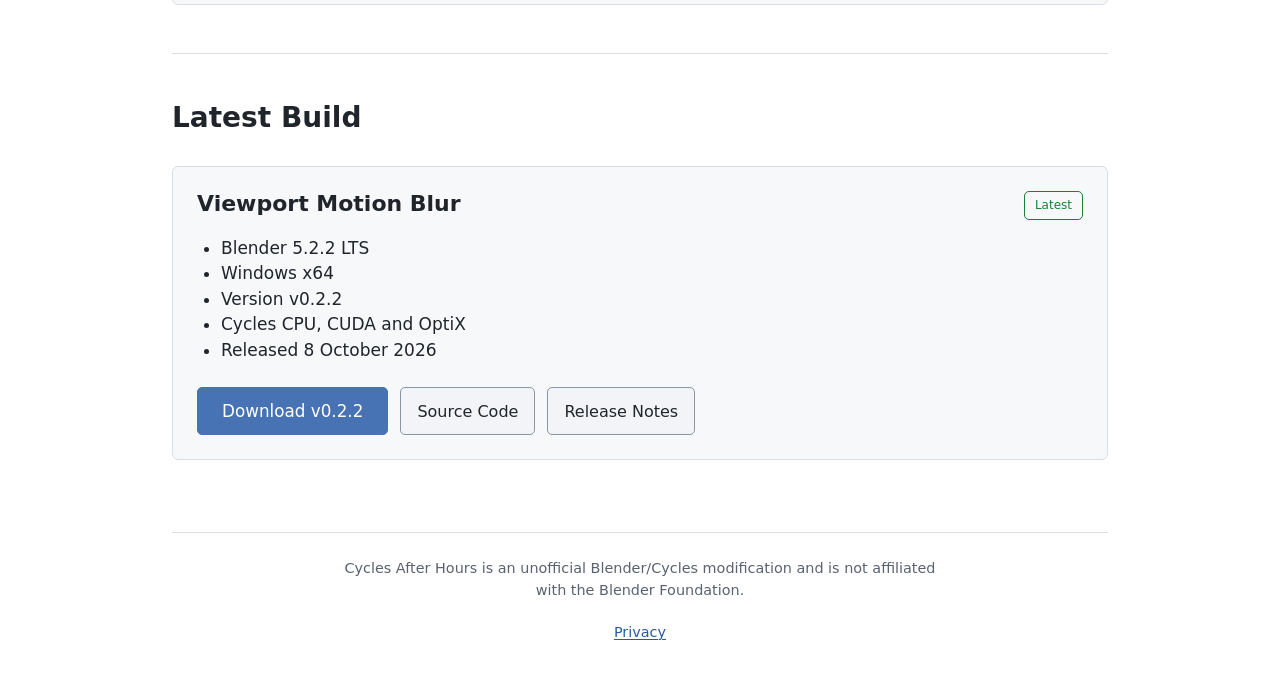
==== commit 5e556399: "Add Cycles After Hours v0.3.1 Alpha downloads" ====
--- a/experimental.html
+++ b/experimental.html
@@ -57,15 +57,17 @@
       </article>
       <article class="details-card development-card" id="alpha-build">
         <div class="release-heading">
-          <h3>Cycles After Hours v0.3.0 Alpha</h3>
+          <h3>Cycles After Hours v0.3.1 Alpha</h3>
           <span class="status-badge status-badge--alpha">Experimental</span>
         </div>
-        <p>Early combined test build featuring Viewport Motion Blur and Geometry Distance Shader.</p>
+        <p>Geometry Distance Cast lets you choose which objects affect the distance shader. Turn it off to exclude an object while keeping it visible and renderable.</p>
+        <p>Find it below Raycast in Object Properties &gt; Visibility &gt; Ray Visibility. It is on by default, and the object's own material can still use Geometry Distance.</p>
+        <p>Includes Viewport Motion Blur, CPU, CUDA and OptiX support, and camera-view and live-update crash fixes.</p>
         <div class="build-actions">
-          <a class="button download-button" href="https://github.com/BramGunst/cycles-after-hours-site/releases/download/combined-v0.3.0-alpha.1/Cycles-After-Hours_Blender-5.2.2_v0.3.0-alpha.1-Windows-x64.zip">Download Alpha</a>
-          <a class="button example-button" href="https://github.com/BramGunst/cycles-after-hours-site/releases/download/combined-v0.3.0-alpha.1/Cycles_After_Hours_Geometry_Distance_Example_File_v001.blend">Example File</a>
-          <a class="button" href="https://github.com/BramGunst/cycles-after-hours-site/releases/download/combined-v0.3.0-alpha.1/Cycles-After-Hours_Blender-5.2.2_v0.3.0-alpha.1-Source.tar.xz">Source Code</a>
-          <a class="button" href="https://github.com/BramGunst/cycles-after-hours-site/releases/tag/combined-v0.3.0-alpha.1">Release Notes</a>
+          <a class="button download-button" href="https://github.com/BramGunst/cycles-after-hours-site/releases/download/v0.3.1/Cycles-After-Hours_Blender-5.2.2_v0.3.1-Alpha-Windows-x64.zip">Download Alpha</a>
+          <a class="button example-button" href="https://github.com/BramGunst/cycles-after-hours-site/releases/download/v0.3.1/Cycles_After_Hours_Geometry_Distance_Example_File_v002.blend">Example File v002</a>
+          <a class="button" href="https://github.com/BramGunst/cycles-after-hours-site/releases/download/v0.3.1/Cycles-After-Hours_Blender-5.2.2_v0.3.1-Alpha-Source.tar.xz">Source Code</a>
+          <a class="button" href="https://github.com/BramGunst/cycles-after-hours-site/releases/tag/v0.3.1">Release Notes</a>
         </div>
       </article>
       <div data-prereleases hidden></div>
@@ -112,7 +114,7 @@
   <script src="script.js" defer></script>
   <script src="release-data.js" defer></script>
   <script src="releases.js" defer></script>
-  <script src="download-data.js?v=all-builds-2" defer></script>
-  <script src="download-counter.js?v=all-builds-2" defer></script>
+  <script src="download-data.js?v=alpha-031" defer></script>
+  <script src="download-counter.js?v=alpha-031" defer></script>
 </body>
 </html>
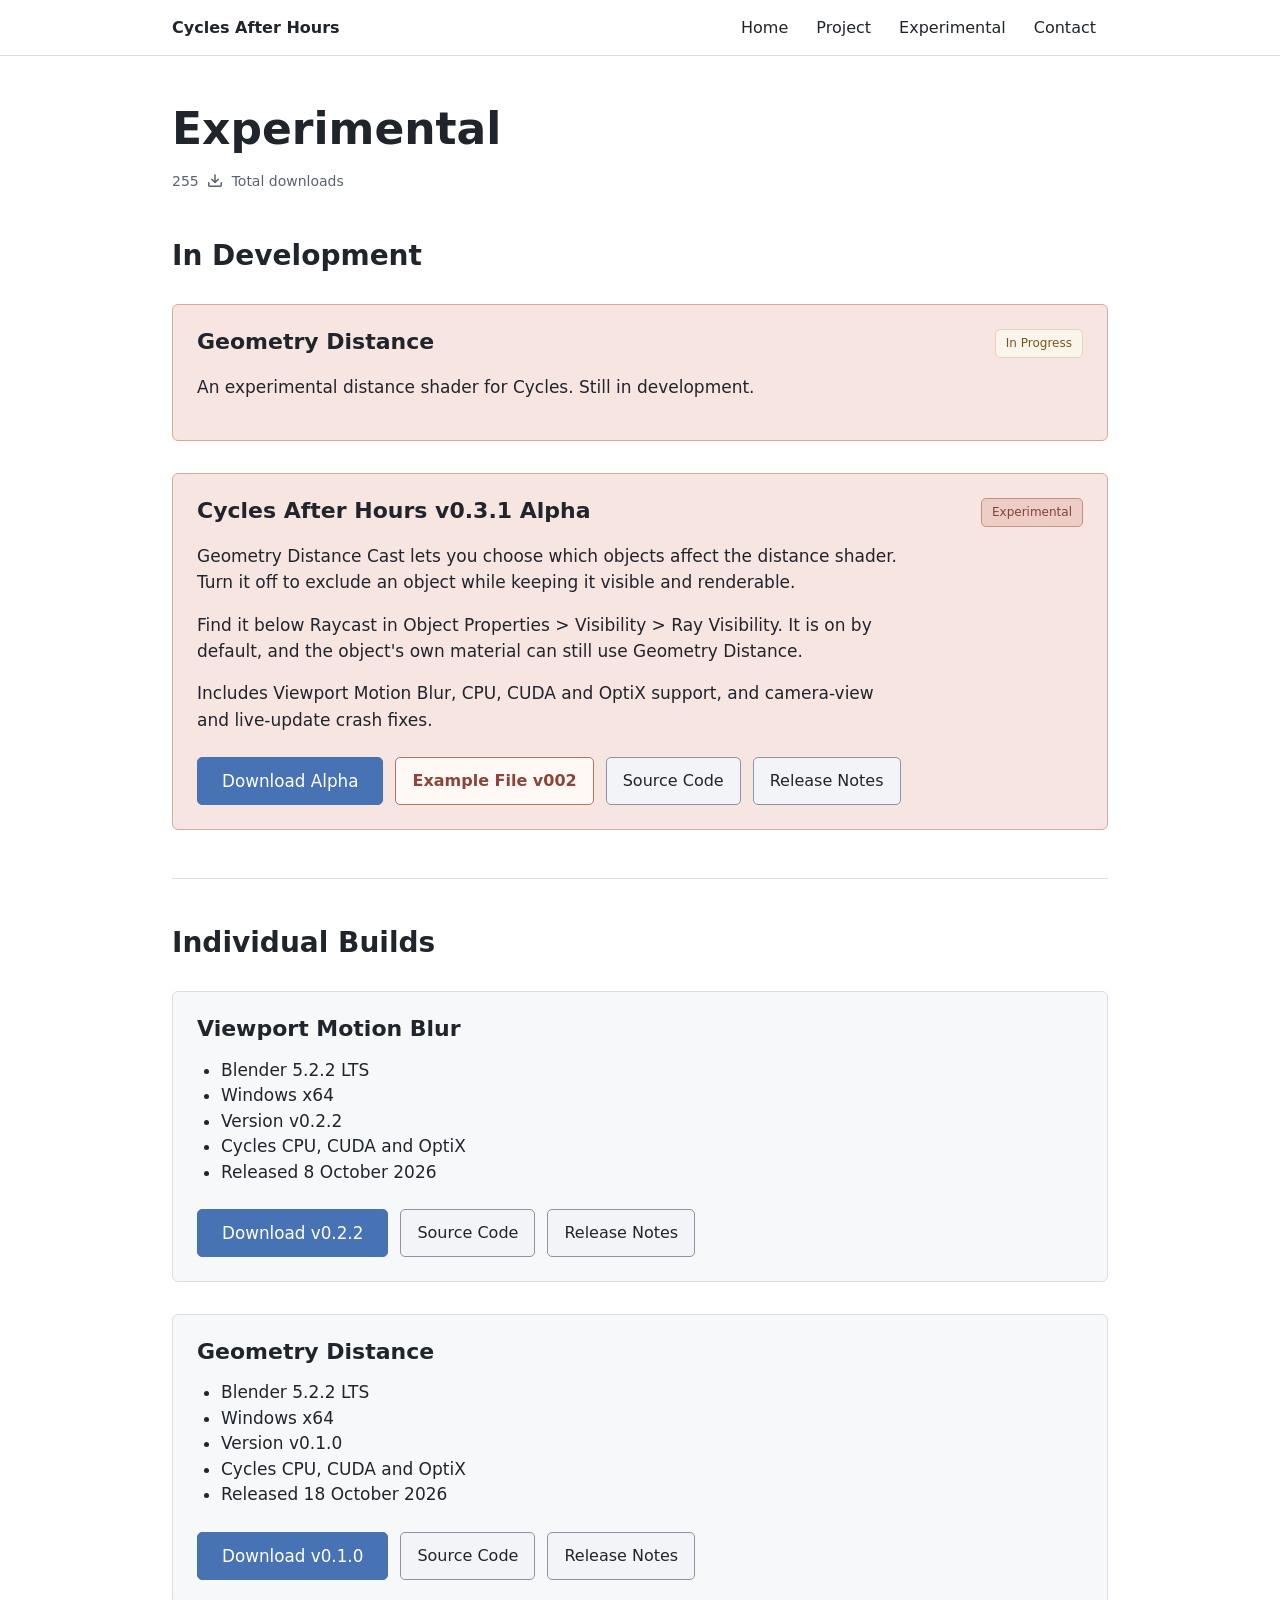
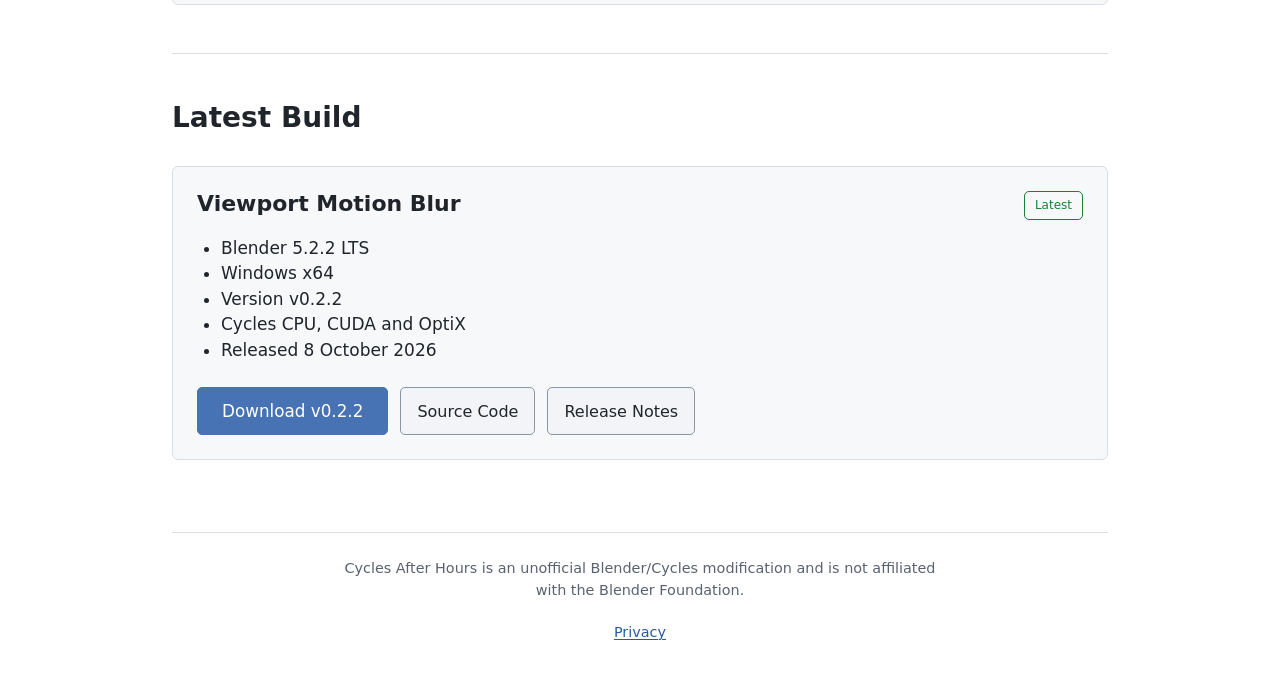
==== commit 9c630c37: "Refresh Alpha downloads after removing the old release" ====
--- a/experimental.html
+++ b/experimental.html
@@ -114,7 +114,7 @@
   <script src="script.js" defer></script>
   <script src="release-data.js" defer></script>
   <script src="releases.js" defer></script>
-  <script src="download-data.js?v=alpha-031" defer></script>
-  <script src="download-counter.js?v=alpha-031" defer></script>
+  <script src="download-data.js?v=alpha-031-cleanup" defer></script>
+  <script src="download-counter.js?v=alpha-031-cleanup" defer></script>
 </body>
 </html>
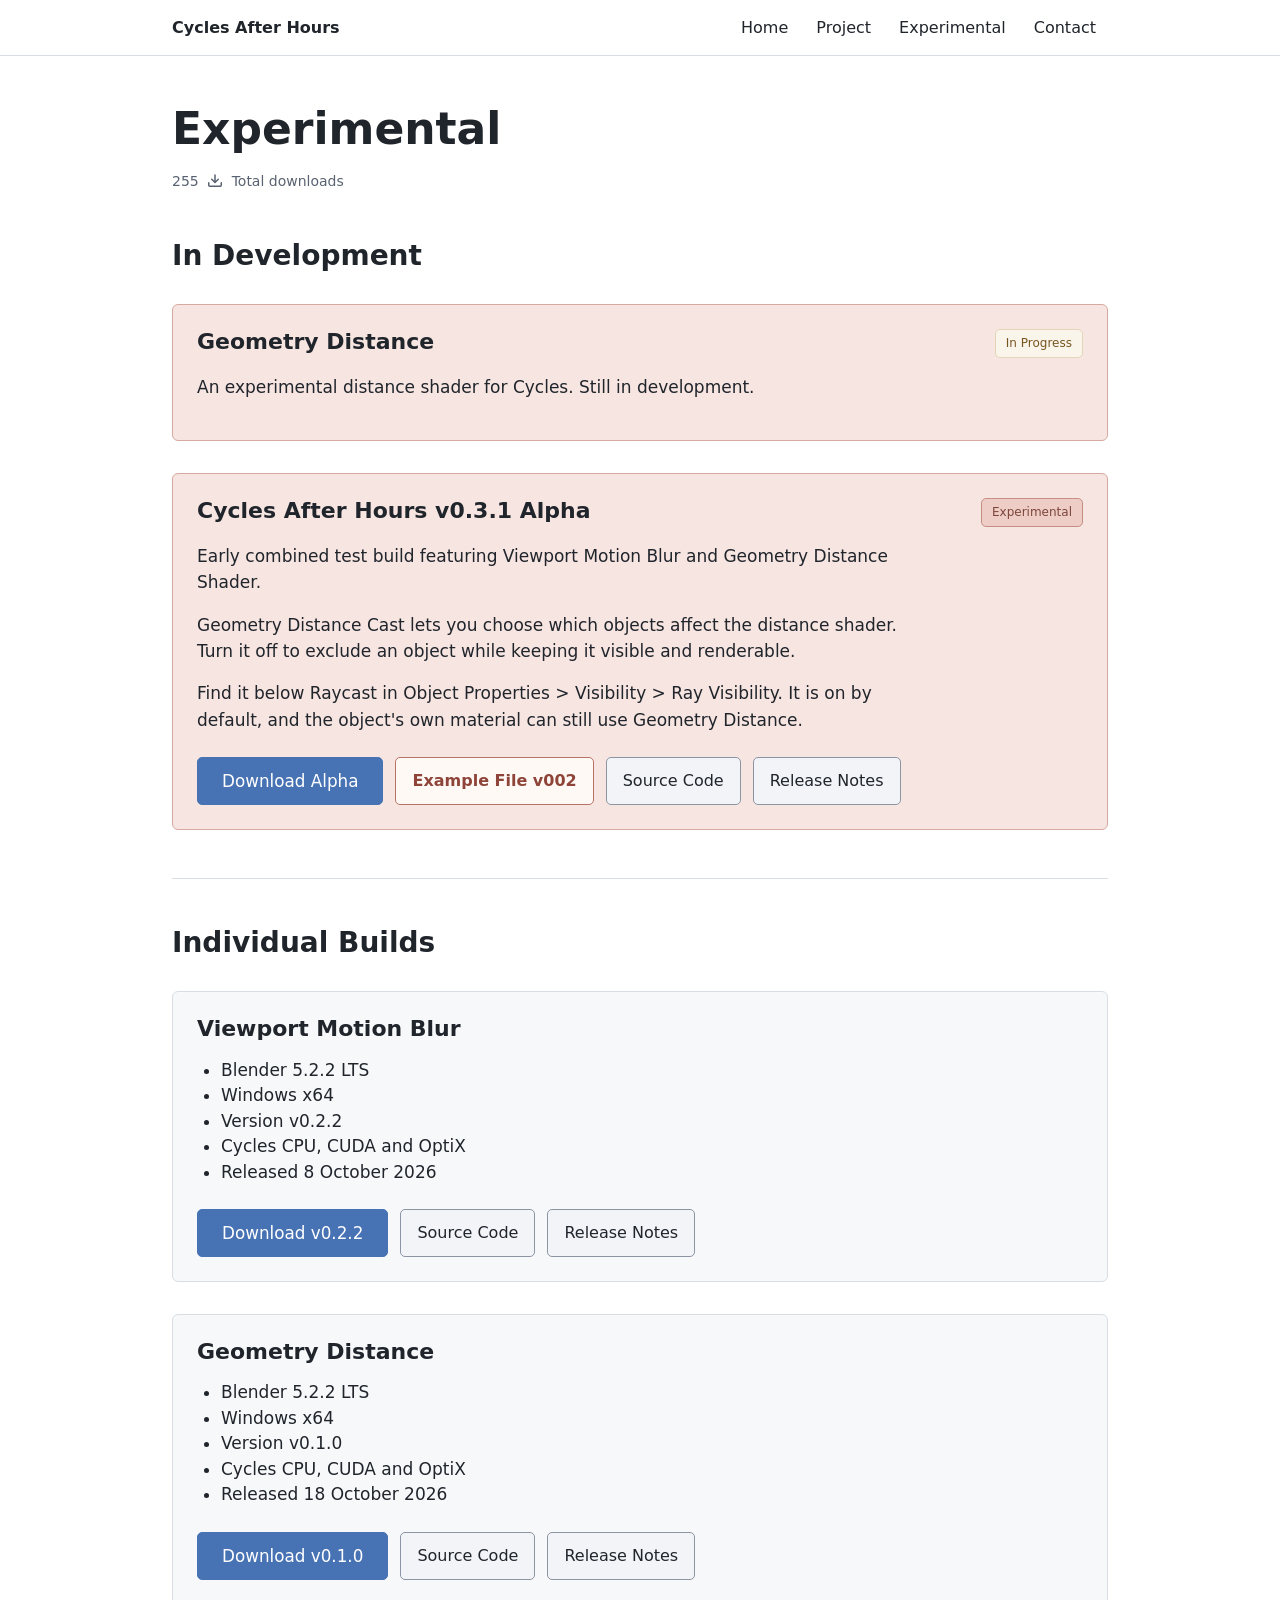
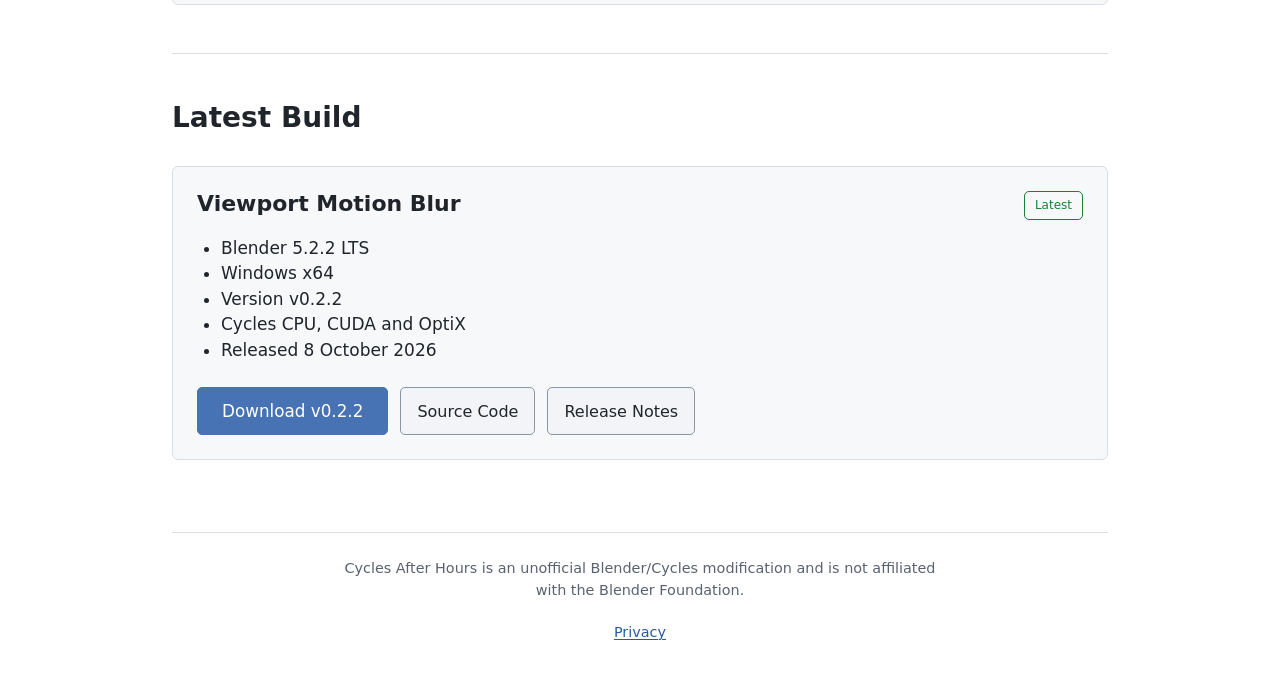
==== commit 6959f54a: "Keep the Alpha intro and Cast description simple" ====
--- a/experimental.html
+++ b/experimental.html
@@ -60,9 +60,9 @@
           <h3>Cycles After Hours v0.3.1 Alpha</h3>
           <span class="status-badge status-badge--alpha">Experimental</span>
         </div>
+        <p>Early combined test build featuring Viewport Motion Blur and Geometry Distance Shader.</p>
         <p>Geometry Distance Cast lets you choose which objects affect the distance shader. Turn it off to exclude an object while keeping it visible and renderable.</p>
         <p>Find it below Raycast in Object Properties &gt; Visibility &gt; Ray Visibility. It is on by default, and the object's own material can still use Geometry Distance.</p>
-        <p>Includes Viewport Motion Blur, CPU, CUDA and OptiX support, and camera-view and live-update crash fixes.</p>
         <div class="build-actions">
           <a class="button download-button" href="https://github.com/BramGunst/cycles-after-hours-site/releases/download/v0.3.1/Cycles-After-Hours_Blender-5.2.2_v0.3.1-Alpha-Windows-x64.zip">Download Alpha</a>
           <a class="button example-button" href="https://github.com/BramGunst/cycles-after-hours-site/releases/download/v0.3.1/Cycles_After_Hours_Geometry_Distance_Example_File_v002.blend">Example File v002</a>
